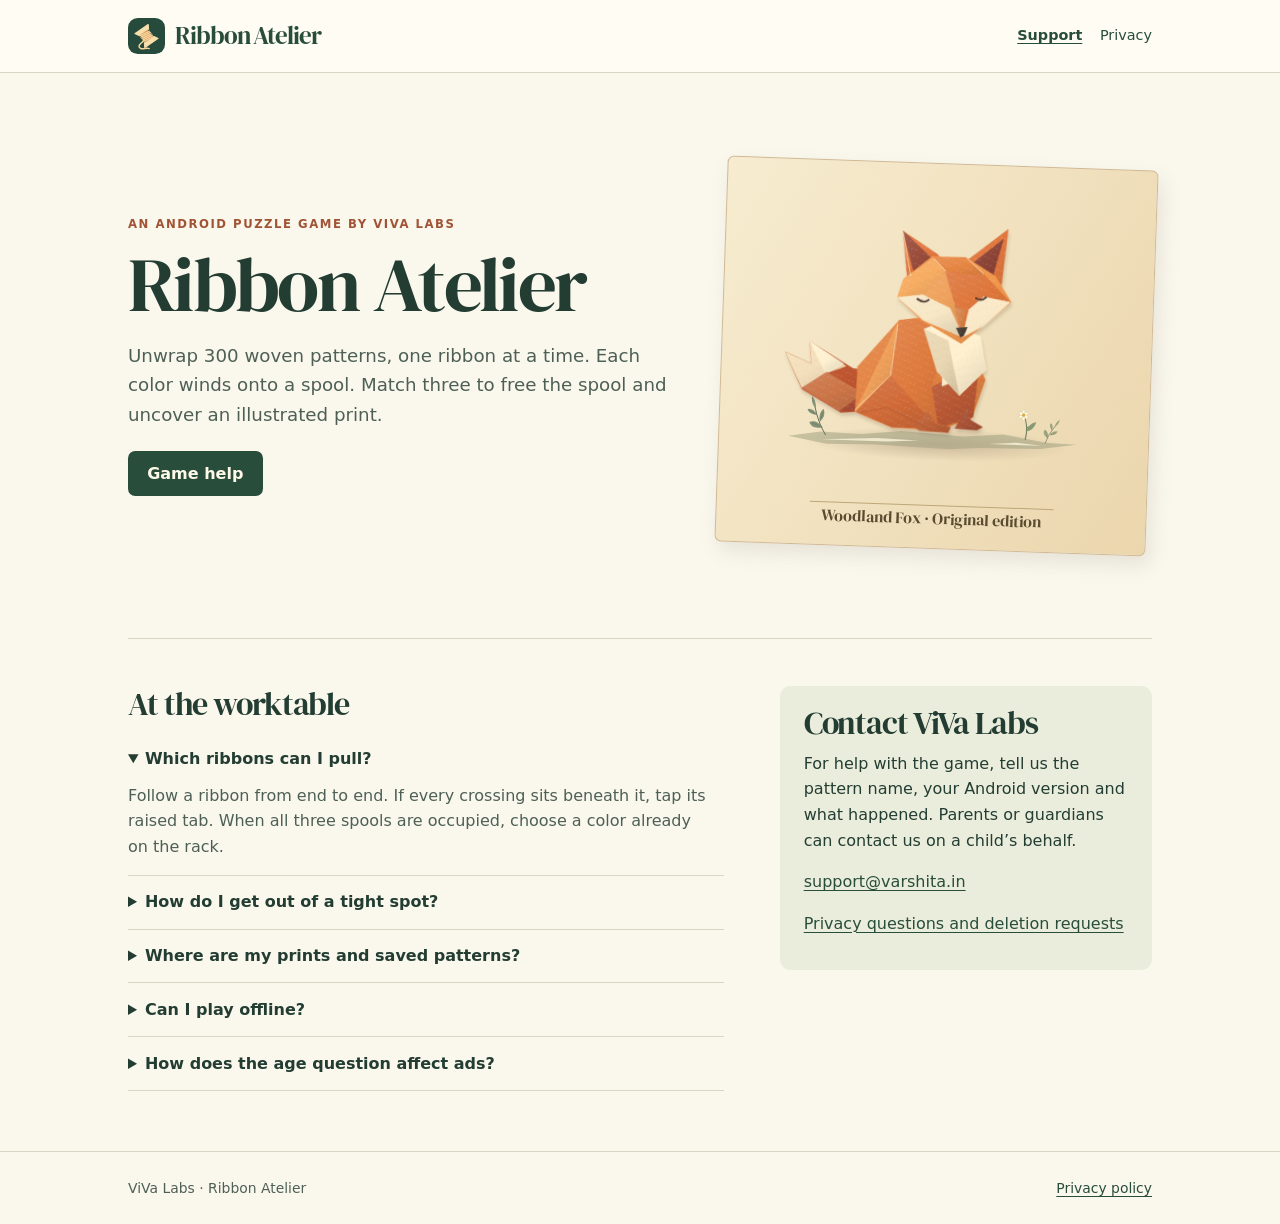
==== index.html @ d0d2ad03 "Publish Ribbon Atelier support and privacy information" ====
<!doctype html>
<html lang="en">
<head>
  <meta charset="utf-8">
  <meta name="viewport" content="width=device-width, initial-scale=1">
  <meta name="theme-color" content="#faf7ed">
  <meta name="description" content="Ribbon Atelier puzzle help, privacy information and support from ViVa Labs.">
  <title>Ribbon Atelier · ViVa Labs support</title>
  <link rel="icon" href="./assets/atelier-mark.svg" type="image/svg+xml">
  <link rel="stylesheet" href="./site.css">
</head>
<body>
  <a class="skip" href="#main">Skip to content</a>
  <header class="top">
    <div class="shell">
      <a class="brand" href="./index.html"><img src="./assets/atelier-mark.svg" alt="" width="40" height="40">Ribbon Atelier</a>
      <nav aria-label="Main menu"><a href="#help" aria-current="page">Support</a><a href="./privacy/index.html">Privacy</a></nav>
    </div>
  </header>
  <main id="main" class="shell">
    <section class="hero" aria-labelledby="name">
      <div>
        <p class="eyebrow">An Android puzzle game by ViVa Labs</p>
        <h1 id="name">Ribbon Atelier</h1>
        <p class="lede">Unwrap 300 woven patterns, one ribbon at a time. Each color winds onto a spool. Match three to free the spool and uncover an illustrated print.</p>
        <a class="button" href="#help">Game help</a>
      </div>
      <figure class="plate">
        <img src="./assets/woodland-fox.svg" width="360" height="300" alt="A seated russet paper fox with a cream-tipped tail.">
        <figcaption>Woodland Fox · Original edition</figcaption>
      </figure>
    </section>
    <section class="help" id="help" aria-labelledby="help-title">
      <div>
        <h2 id="help-title">At the worktable</h2>
        <details open>
          <summary>Which ribbons can I pull?</summary>
          <p>Follow a ribbon from end to end. If every crossing sits beneath it, tap its raised tab. When all three spools are occupied, choose a color already on the rack.</p>
        </details>
        <details>
          <summary>How do I get out of a tight spot?</summary>
          <p>Undo your last pull to try a different order. Insight marks a safe move when one is available. You can restart a pattern and retry it as often as you like.</p>
        </details>
        <details>
          <summary>Where are my prints and saved patterns?</summary>
          <p>Open Cabinet for your prints or Pattern book to revisit a board. The game saves each pull on this device. Clearing the app’s storage or uninstalling it erases the saved game.</p>
        </details>
        <details>
          <summary>Can I play offline?</summary>
          <p>Yes. All 300 puzzles and their prints are bundled with the game. You can finish every puzzle offline using ordinary pulls.</p>
        </details>
        <details>
          <summary>How does the age question affect ads?</summary>
          <p>Players under 18 and players who skip the question get an ad-free game. Adults may see general-audience ads. Everyone plays the same patterns and can earn the same prints.</p>
        </details>
      </div>
      <aside class="contact" aria-labelledby="contact-title">
        <h2 id="contact-title">Contact ViVa Labs</h2>
        <p>For help with the game, tell us the pattern name, your Android version and what happened. Parents or guardians can contact us on a child’s behalf.</p>
        <p><a href="mailto:support@varshita.in?subject=Ribbon%20Atelier%20support">support@varshita.in</a></p>
        <p><a href="./privacy/index.html#choices">Privacy questions and deletion requests</a></p>
      </aside>
    </section>
  </main>
  <footer><div class="shell"><span>ViVa Labs · Ribbon Atelier</span><a href="./privacy/index.html">Privacy policy</a></div></footer>
</body>
</html>
---- site.css ----
@font-face {
  font-family: "DM Serif Display";
  src: url("./assets/DMSerifDisplay-Regular.ttf") format("truetype");
  font-display: swap;
}
:root {
  color-scheme: light;
  --paper: #faf7ed;
  --cream: #fffcf3;
  --ink: #233d33;
  --muted: #4e6055;
  --line: #d6d7c5;
  --rust: #a05435;
  --forest: #294d3b;
  font: 100%/1.6 system-ui, -apple-system, BlinkMacSystemFont, "Segoe UI", sans-serif;
  color: var(--ink);
  background: var(--paper);
}
* { box-sizing: border-box; }
body { margin: 0; }
a { color: var(--forest); text-underline-offset: .19em; }
a:hover { text-decoration-thickness: .13em; }
a:focus-visible, summary:focus-visible { outline: 3px solid var(--rust); outline-offset: 4px; border-radius: 2px; }
.skip { position: absolute; top: -6rem; left: 1rem; z-index: 1; padding: .6rem 1rem; background: var(--cream); }
.skip:focus { top: .5rem; }
.shell { width: min(100% - 2.5rem, 64rem); margin-inline: auto; }
.top { background: var(--cream); border-bottom: 1px solid var(--line); }
.top .shell, footer .shell { display: flex; align-items: center; justify-content: space-between; gap: 1.2rem; }
.top .shell { min-height: 4.5rem; }
.brand { display: inline-flex; gap: .65rem; align-items: center; text-decoration: none; white-space: nowrap; font: 1.55rem/1.1 "DM Serif Display", Georgia, serif; letter-spacing: -.045em; }
.brand img { width: 2.3rem; height: 2.3rem; }
nav { display: flex; gap: 1.1rem; align-items: center; }
nav a { padding-block: .6rem; font-size: .9rem; text-decoration: none; }
nav a[aria-current="page"] { font-weight: 700; text-decoration: underline; }
h1, h2, h3 { font-family: "DM Serif Display", Georgia, serif; font-weight: 400; text-wrap: balance; letter-spacing: -.035em; }
h1 { margin: 0; font-size: clamp(2.65rem, 6vw, 4.85rem); line-height: 1.02; }
h2 { margin: 1.8rem 0 .55rem; font-size: clamp(1.55rem, 3.5vw, 2rem); line-height: 1.17; }
p { margin: .45rem 0 1rem; }
.eyebrow { display: block; margin: 0 0 .72rem; color: var(--rust); font-weight: 700; text-transform: uppercase; font-size: .73rem; letter-spacing: .13em; }
.hero { display: grid; align-items: center; grid-template-columns: minmax(0, 1.3fr) minmax(13rem, 1fr); gap: 2rem; padding-block: clamp(2rem, 7vw, 5.7rem); }
.lede { font-size: 1.14rem; margin: 1.1rem 0 1.4rem; color: var(--muted); max-width: 33em; }
.button { display: inline-block; background: var(--forest); color: #fff9e9; border-radius: .45rem; padding: .6rem 1.2rem; font-weight: 650; text-decoration: none; }
.button:hover { background: #385c48; }
.plate { margin: 0; text-align: center; border: 1px solid #d0b992; border-radius: .4rem; background: linear-gradient(120deg, #f7ecd0, #ebd6ad); box-shadow: .3rem .6rem 1.2rem #6b5e4420; transform: rotate(2deg); padding: .6rem 1rem 1rem; }
.plate img { display: block; width: 100%; height: auto; }
.plate figcaption { display: inline-block; padding: .1rem .75rem; border-top: 1px solid #bda779; color: #5b4c31; font: 1rem "DM Serif Display", Georgia, serif; }
.help { display: grid; grid-template-columns: minmax(0, 1.6fr) minmax(14rem, 1fr); gap: 3.5rem; padding-block: 1.15rem 3.75rem; border-top: 1px solid var(--line); align-items:start; }
.help details { padding: .85rem 0; border-bottom: 1px solid var(--line); }
.help summary { cursor: pointer; font-weight: 650; }
.help details p { max-width: 57ch; margin: .7rem 0 .1rem; color: var(--muted); }
.contact { background: #eaeddc; border-radius: .65rem; padding: .25rem 1.5rem 1.1rem; margin-top: 1.8rem; }
.contact h2 { margin-top: .9rem; }
.policy { max-width: 47rem; margin-inline: auto; padding: 3.4rem 0 3rem; }
.policy h1 { font-size: clamp(2.45rem, 6vw, 4.05rem); }
.policy h2 { margin-top: 2rem; }
.policy .meta { color: var(--muted); font-size: .92rem; margin: .8rem 0 1.5rem; }
.policy section { scroll-margin-block: 1rem; }
.policy ul { margin: .4rem 0 1rem; padding-inline-start: 1.4rem; }
.policy li { margin-block: .32rem; }
.policy .links a { display: inline-block; margin-right: 1.1rem; }
footer { border-top: 1px solid var(--line); color: var(--muted); font-size: .87rem; }
footer .shell { min-height: 4.5rem; flex-wrap: wrap; padding-block: .85rem; }
@media (max-width: 44rem) {
  .shell { width: min(100% - 2rem, 36rem); }
  .top .shell { min-height: 3.65rem; gap: .7rem; }
  .brand { font-size: 1.24rem; gap: .42rem; }
  .brand img { width: 1.9rem; height: 1.9rem; }
  nav { gap: .8rem; }
  nav a { font-size: .83rem; }
  .hero { grid-template-columns: 1fr; gap: 1.25rem; padding-block: 2.25rem; }
  .plate { width: min(80%, 18rem); justify-self: center; }
  .help { grid-template-columns: 1fr; gap: .6rem; padding-block: .25rem 2rem; }
  .contact { margin-top: 1rem; }
  .policy { padding-block: 2rem; }
}
@media (max-width: 23rem) {
  .top .shell { flex-wrap: wrap; padding-block: .55rem; }
  .top nav a { padding-block: .3rem; }
}
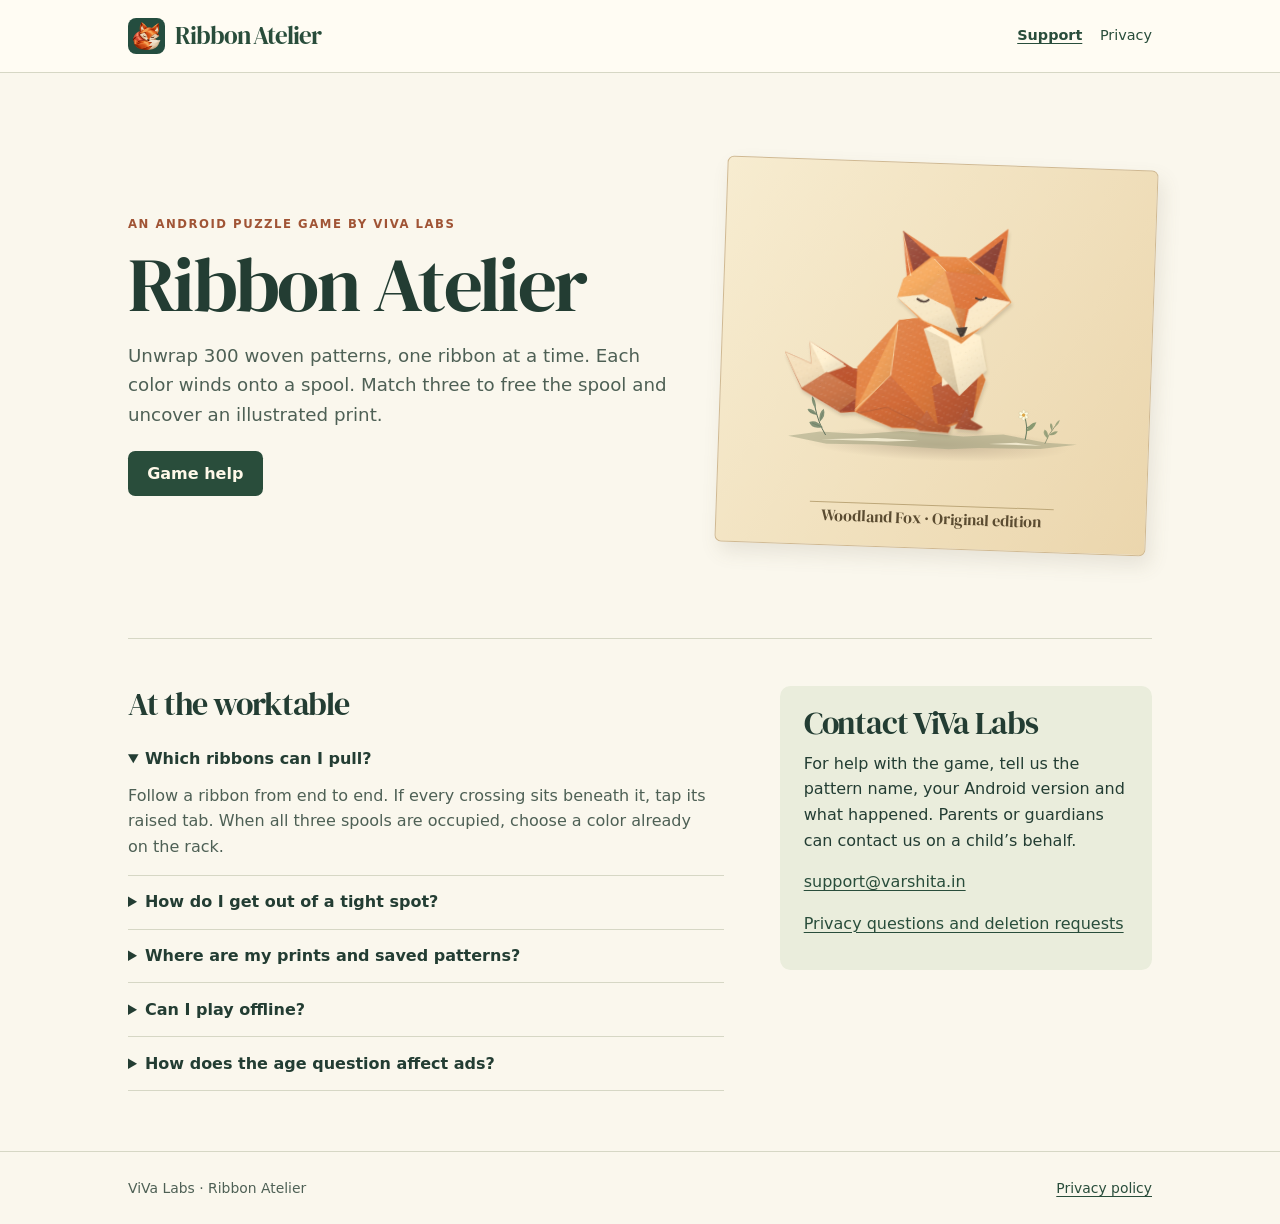
==== commit 1f86036e: "Use the folded fox launcher and woodland worktable artwork" ====
--- a/index.html
+++ b/index.html
@@ -6,14 +6,24 @@
   <meta name="theme-color" content="#faf7ed">
   <meta name="description" content="Ribbon Atelier puzzle help, privacy information and support from ViVa Labs.">
   <title>Ribbon Atelier · ViVa Labs support</title>
-  <link rel="icon" href="./assets/atelier-mark.svg" type="image/svg+xml">
+  <link rel="icon" href="./assets/ribbon-atelier-folded-fox-512.png" type="image/png" sizes="512x512">
+  <meta property="og:type" content="website">
+  <meta property="og:url" content="https://ribbon.temkeep.com/">
+  <meta property="og:title" content="Ribbon Atelier · ViVa Labs support">
+  <meta property="og:description" content="Ribbon Atelier puzzle help, privacy information and support from ViVa Labs.">
+  <meta property="og:image" content="https://ribbon.temkeep.com/assets/ribbon-atelier-woodland-worktable-1024x500.png">
+  <meta property="og:image:type" content="image/png">
+  <meta property="og:image:width" content="1024">
+  <meta property="og:image:height" content="500">
+  <meta property="og:image:alt" content="Ribbon Atelier, 300 ribbon puzzles. Four woven ribbons cross a woodland fox print beside a wooden spool.">
+  <meta name="twitter:card" content="summary_large_image">
   <link rel="stylesheet" href="./site.css">
 </head>
 <body>
   <a class="skip" href="#main">Skip to content</a>
   <header class="top">
     <div class="shell">
-      <a class="brand" href="./index.html"><img src="./assets/atelier-mark.svg" alt="" width="40" height="40">Ribbon Atelier</a>
+      <a class="brand" href="./index.html"><img src="./assets/ribbon-atelier-folded-fox-512.png" alt="" width="40" height="40">Ribbon Atelier</a>
       <nav aria-label="Main menu"><a href="#help" aria-current="page">Support</a><a href="./privacy/index.html">Privacy</a></nav>
     </div>
   </header>
--- a/site.css
+++ b/site.css
@@ -28,7 +28,7 @@
 .top .shell, footer .shell { display: flex; align-items: center; justify-content: space-between; gap: 1.2rem; }
 .top .shell { min-height: 4.5rem; }
 .brand { display: inline-flex; gap: .65rem; align-items: center; text-decoration: none; white-space: nowrap; font: 1.55rem/1.1 "DM Serif Display", Georgia, serif; letter-spacing: -.045em; }
-.brand img { width: 2.3rem; height: 2.3rem; }
+.brand img { width: 2.3rem; height: 2.3rem; border-radius: 22%; }
 nav { display: flex; gap: 1.1rem; align-items: center; }
 nav a { padding-block: .6rem; font-size: .9rem; text-decoration: none; }
 nav a[aria-current="page"] { font-weight: 700; text-decoration: underline; }
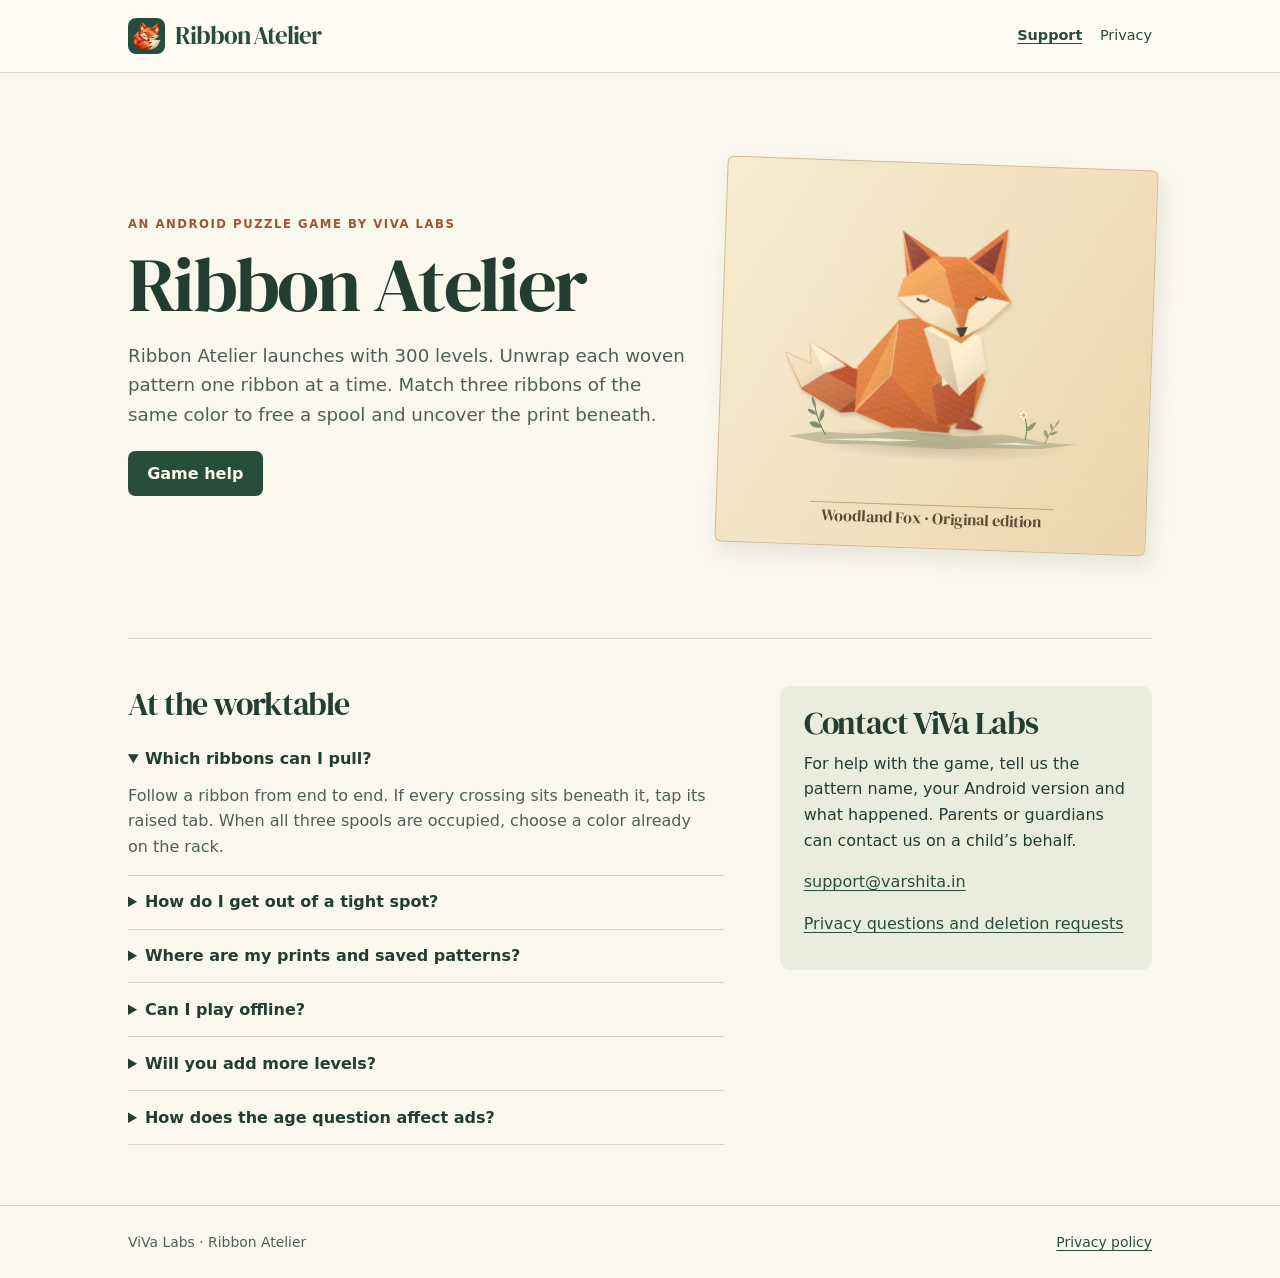
==== commit 5e0174fd: "Clarify launch level count and plans for more puzzles" ====
--- a/index.html
+++ b/index.html
@@ -32,7 +32,7 @@
       <div>
         <p class="eyebrow">An Android puzzle game by ViVa Labs</p>
         <h1 id="name">Ribbon Atelier</h1>
-        <p class="lede">Unwrap 300 woven patterns, one ribbon at a time. Each color winds onto a spool. Match three to free the spool and uncover an illustrated print.</p>
+        <p class="lede">Ribbon Atelier launches with 300 levels. Unwrap each woven pattern one ribbon at a time. Match three ribbons of the same color to free a spool and uncover the print beneath.</p>
         <a class="button" href="#help">Game help</a>
       </div>
       <figure class="plate">
@@ -57,7 +57,11 @@
         </details>
         <details>
           <summary>Can I play offline?</summary>
-          <p>Yes. All 300 puzzles and their prints are bundled with the game. You can finish every puzzle offline using ordinary pulls.</p>
+          <p>Yes. Every puzzle and its print come with the game. You can finish them all offline.</p>
+        </details>
+        <details>
+          <summary>Will you add more levels?</summary>
+          <p>If enough people download Ribbon Atelier, we’ll add more levels.</p>
         </details>
         <details>
           <summary>How does the age question affect ads?</summary>
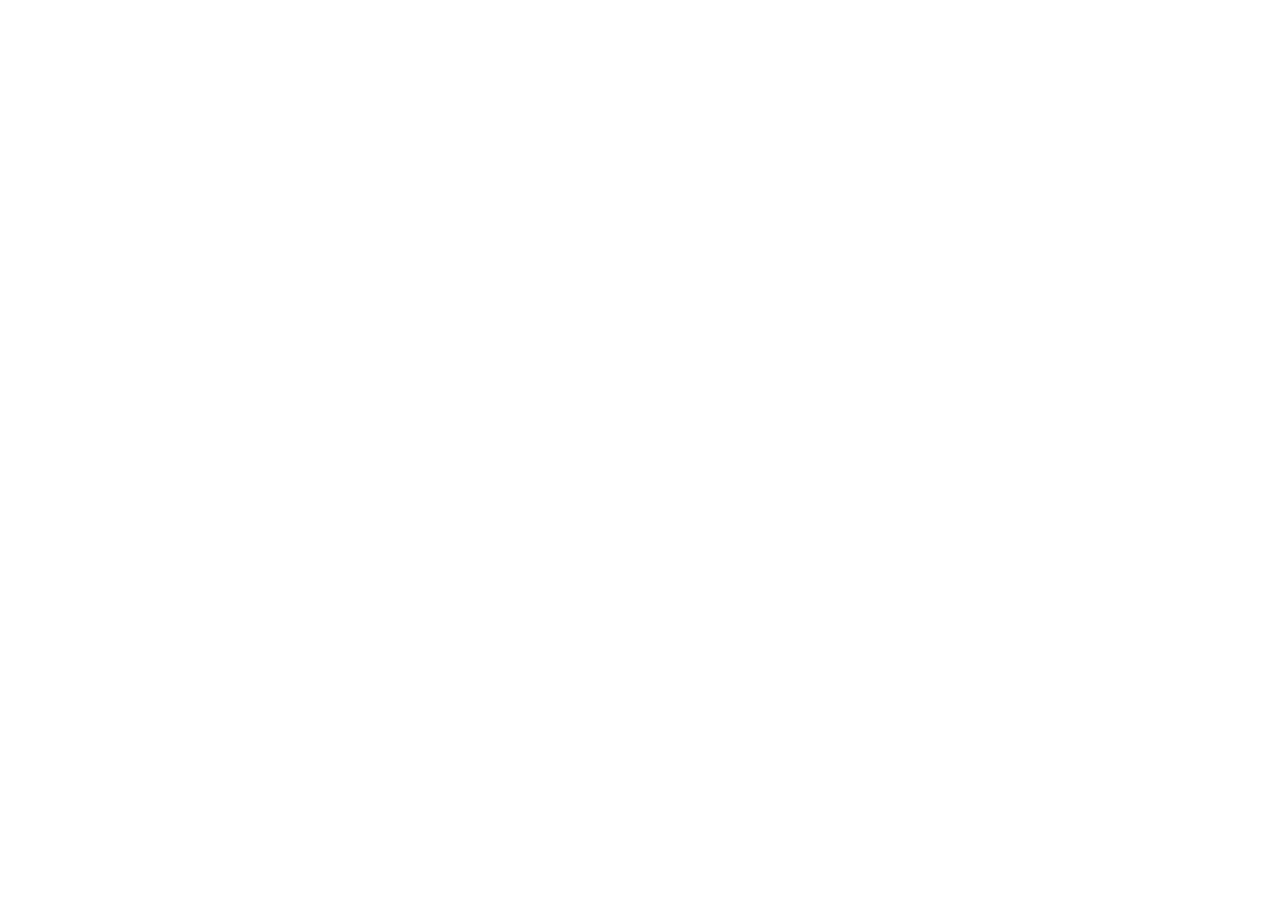
==== commit 28b03bc9: "Redirect legacy Ribbon Atelier pages to the ViVa Labs site" ====
--- a/index.html
+++ b/index.html
@@ -3,79 +3,27 @@
 <head>
   <meta charset="utf-8">
   <meta name="viewport" content="width=device-width, initial-scale=1">
+  <meta name="robots" content="noindex, follow">
   <meta name="theme-color" content="#faf7ed">
-  <meta name="description" content="Ribbon Atelier puzzle help, privacy information and support from ViVa Labs.">
-  <title>Ribbon Atelier · ViVa Labs support</title>
+  <title>Ribbon Atelier support has moved · ViVa Labs</title>
+  <link rel="canonical" href="https://ribbon.vivalabs.dev/">
   <link rel="icon" href="./assets/ribbon-atelier-folded-fox-512.png" type="image/png" sizes="512x512">
-  <meta property="og:type" content="website">
-  <meta property="og:url" content="https://ribbon.temkeep.com/">
-  <meta property="og:title" content="Ribbon Atelier · ViVa Labs support">
-  <meta property="og:description" content="Ribbon Atelier puzzle help, privacy information and support from ViVa Labs.">
-  <meta property="og:image" content="https://ribbon.temkeep.com/assets/ribbon-atelier-woodland-worktable-1024x500.png">
-  <meta property="og:image:type" content="image/png">
-  <meta property="og:image:width" content="1024">
-  <meta property="og:image:height" content="500">
-  <meta property="og:image:alt" content="Ribbon Atelier, 300 ribbon puzzles. Four woven ribbons cross a woodland fox print beside a wooden spool.">
-  <meta name="twitter:card" content="summary_large_image">
   <link rel="stylesheet" href="./site.css">
 </head>
 <body>
-  <a class="skip" href="#main">Skip to content</a>
-  <header class="top">
-    <div class="shell">
-      <a class="brand" href="./index.html"><img src="./assets/ribbon-atelier-folded-fox-512.png" alt="" width="40" height="40">Ribbon Atelier</a>
-      <nav aria-label="Main menu"><a href="#help" aria-current="page">Support</a><a href="./privacy/index.html">Privacy</a></nav>
-    </div>
-  </header>
-  <main id="main" class="shell">
-    <section class="hero" aria-labelledby="name">
-      <div>
-        <p class="eyebrow">An Android puzzle game by ViVa Labs</p>
-        <h1 id="name">Ribbon Atelier</h1>
-        <p class="lede">Ribbon Atelier launches with 300 levels. Unwrap each woven pattern one ribbon at a time. Match three ribbons of the same color to free a spool and uncover the print beneath.</p>
-        <a class="button" href="#help">Game help</a>
-      </div>
-      <figure class="plate">
-        <img src="./assets/woodland-fox.svg" width="360" height="300" alt="A seated russet paper fox with a cream-tipped tail.">
-        <figcaption>Woodland Fox · Original edition</figcaption>
-      </figure>
-    </section>
-    <section class="help" id="help" aria-labelledby="help-title">
-      <div>
-        <h2 id="help-title">At the worktable</h2>
-        <details open>
-          <summary>Which ribbons can I pull?</summary>
-          <p>Follow a ribbon from end to end. If every crossing sits beneath it, tap its raised tab. When all three spools are occupied, choose a color already on the rack.</p>
-        </details>
-        <details>
-          <summary>How do I get out of a tight spot?</summary>
-          <p>Undo your last pull to try a different order. Insight marks a safe move when one is available. You can restart a pattern and retry it as often as you like.</p>
-        </details>
-        <details>
-          <summary>Where are my prints and saved patterns?</summary>
-          <p>Open Cabinet for your prints or Pattern book to revisit a board. The game saves each pull on this device. Clearing the app’s storage or uninstalling it erases the saved game.</p>
-        </details>
-        <details>
-          <summary>Can I play offline?</summary>
-          <p>Yes. Every puzzle and its print come with the game. You can finish them all offline.</p>
-        </details>
-        <details>
-          <summary>Will you add more levels?</summary>
-          <p>If enough people download Ribbon Atelier, we’ll add more levels.</p>
-        </details>
-        <details>
-          <summary>How does the age question affect ads?</summary>
-          <p>Players under 18 and players who skip the question get an ad-free game. Adults may see general-audience ads. Everyone plays the same patterns and can earn the same prints.</p>
-        </details>
-      </div>
-      <aside class="contact" aria-labelledby="contact-title">
-        <h2 id="contact-title">Contact ViVa Labs</h2>
-        <p>For help with the game, tell us the pattern name, your Android version and what happened. Parents or guardians can contact us on a child’s behalf.</p>
-        <p><a href="mailto:support@varshita.in?subject=Ribbon%20Atelier%20support">support@varshita.in</a></p>
-        <p><a href="./privacy/index.html#choices">Privacy questions and deletion requests</a></p>
-      </aside>
-    </section>
+  <main class="shell policy">
+    <p class="eyebrow">ViVa Labs</p>
+    <h1>Ribbon Atelier support has moved</h1>
+    <p>You can now find this page on <strong>ribbon.vivalabs.dev</strong>.</p>
+    <p><a id="destination" href="https://ribbon.vivalabs.dev/">Continue to Ribbon Atelier support</a></p>
   </main>
-  <footer><div class="shell"><span>ViVa Labs · Ribbon Atelier</span><a href="./privacy/index.html">Privacy policy</a></div></footer>
+  <script>
+    const destination = document.getElementById("destination");
+    const target = destination.href + window.location.search + window.location.hash;
+    destination.href = target;
+    if (window.location.href !== target) {
+      window.location.replace(target);
+    }
+  </script>
 </body>
 </html>
